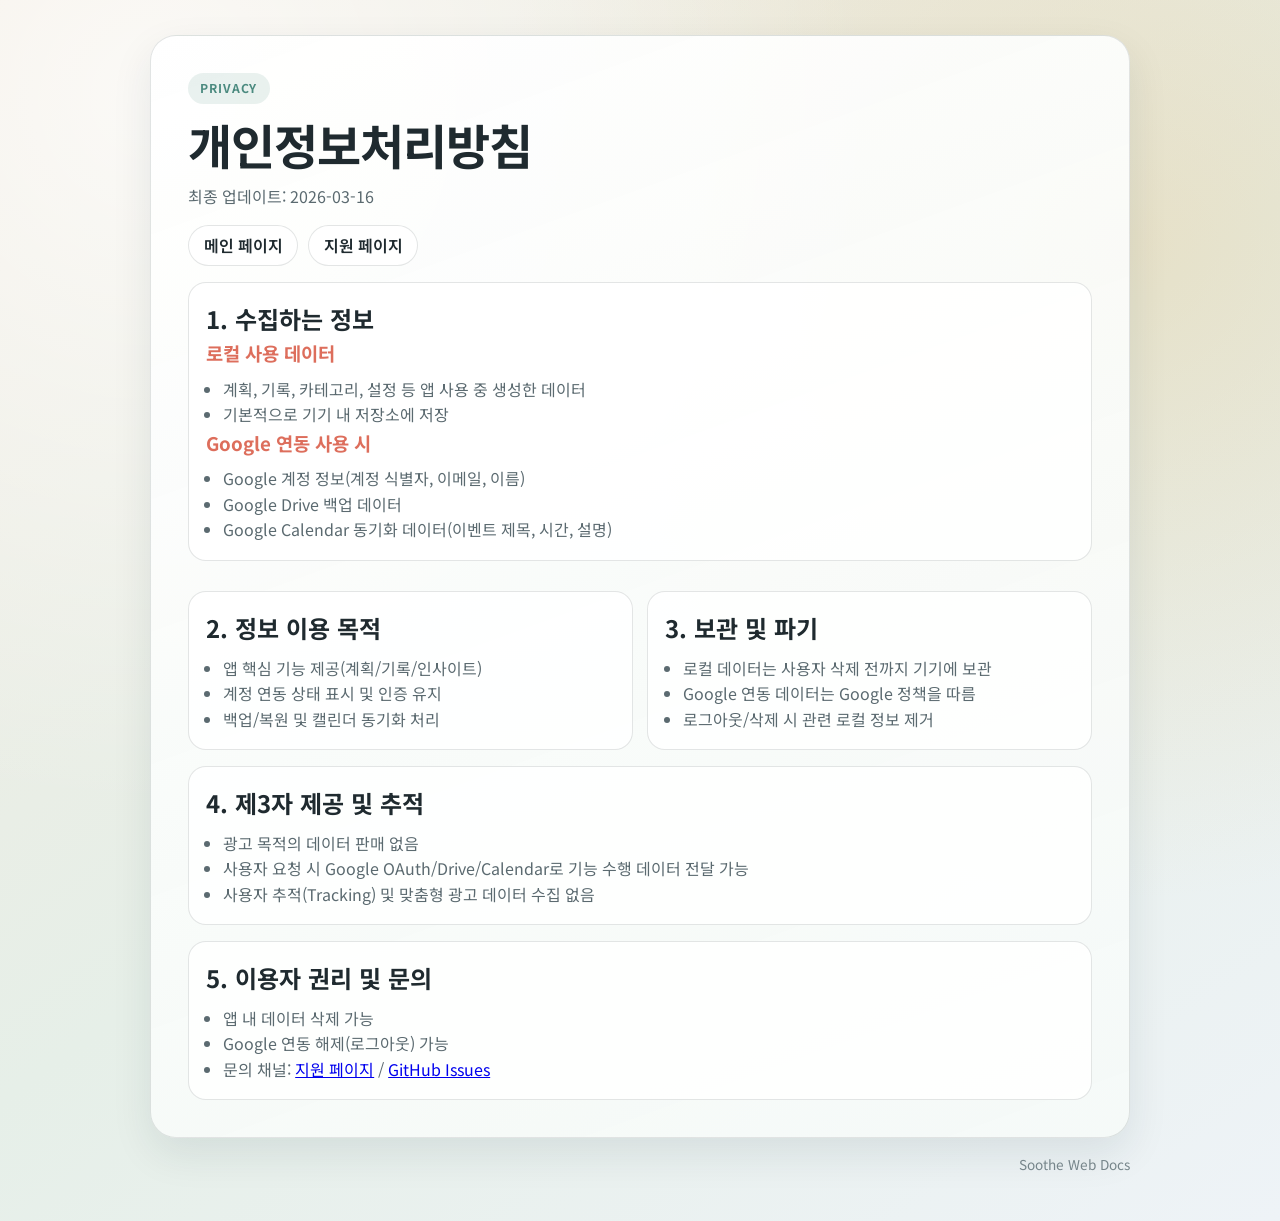
==== privacy.html @ 37e046bf "공개 웹페이지를 브랜드 톤에 맞춘 반응형 디자인으로 개선" ====
<!doctype html>
<html lang="ko">
<head>
  <meta charset="utf-8">
  <meta name="viewport" content="width=device-width, initial-scale=1">
  <title>Soothe 개인정보처리방침</title>
  <meta name="description" content="Soothe 개인정보처리방침">
  <link rel="preconnect" href="https://fonts.googleapis.com">
  <link rel="preconnect" href="https://fonts.gstatic.com" crossorigin>
  <link href="https://fonts.googleapis.com/css2?family=Noto+Sans+KR:wght@400;500;600;700;800&display=swap" rel="stylesheet">
  <link rel="stylesheet" href="styles.css">
</head>
<body>
  <main class="shell">
    <section class="hero">
      <span class="tag">Privacy</span>
      <h1>개인정보처리방침</h1>
      <p class="lead">최종 업데이트: 2026-03-16</p>
      <nav class="nav">
        <a class="pill" href="index.html">메인 페이지</a>
        <a class="pill" href="support.html">지원 페이지</a>
      </nav>

      <section class="section">
        <h2>1. 수집하는 정보</h2>
        <h3 class="accent-coral">로컬 사용 데이터</h3>
        <ul>
          <li>계획, 기록, 카테고리, 설정 등 앱 사용 중 생성한 데이터</li>
          <li>기본적으로 기기 내 저장소에 저장</li>
        </ul>
        <h3 class="accent-coral">Google 연동 사용 시</h3>
        <ul>
          <li>Google 계정 정보(계정 식별자, 이메일, 이름)</li>
          <li>Google Drive 백업 데이터</li>
          <li>Google Calendar 동기화 데이터(이벤트 제목, 시간, 설명)</li>
        </ul>
      </section>

      <div class="split">
        <section class="section">
          <h2>2. 정보 이용 목적</h2>
          <ul>
            <li>앱 핵심 기능 제공(계획/기록/인사이트)</li>
            <li>계정 연동 상태 표시 및 인증 유지</li>
            <li>백업/복원 및 캘린더 동기화 처리</li>
          </ul>
        </section>

        <section class="section">
          <h2>3. 보관 및 파기</h2>
          <ul>
            <li>로컬 데이터는 사용자 삭제 전까지 기기에 보관</li>
            <li>Google 연동 데이터는 Google 정책을 따름</li>
            <li>로그아웃/삭제 시 관련 로컬 정보 제거</li>
          </ul>
        </section>
      </div>

      <section class="section">
        <h2>4. 제3자 제공 및 추적</h2>
        <ul>
          <li>광고 목적의 데이터 판매 없음</li>
          <li>사용자 요청 시 Google OAuth/Drive/Calendar로 기능 수행 데이터 전달 가능</li>
          <li>사용자 추적(Tracking) 및 맞춤형 광고 데이터 수집 없음</li>
        </ul>
      </section>

      <section class="section">
        <h2>5. 이용자 권리 및 문의</h2>
        <ul>
          <li>앱 내 데이터 삭제 가능</li>
          <li>Google 연동 해제(로그아웃) 가능</li>
          <li>문의 채널: <a href="support.html">지원 페이지</a> / <a href="https://github.com/devlos0322/Soothe/issues">GitHub Issues</a></li>
        </ul>
      </section>
    </section>
    <p class="footer">Soothe Web Docs</p>
  </main>
</body>
</html>
---- styles.css ----
:root {
  --bg: #f4efe6;
  --paper: rgba(255, 255, 255, 0.86);
  --ink: #1f2a2f;
  --muted: #5b6a70;
  --line: rgba(31, 42, 47, 0.12);
  --mint: #4b8a7f;
  --coral: #dd6e5c;
  --sand: #e6c58b;
}

* {
  box-sizing: border-box;
}

body {
  margin: 0;
  min-height: 100vh;
  color: var(--ink);
  background:
    radial-gradient(circle at 12% 8%, rgba(255, 255, 255, 0.72) 0%, transparent 45%),
    radial-gradient(circle at 88% 20%, rgba(230, 197, 139, 0.34) 0%, transparent 44%),
    linear-gradient(145deg, #f2ebe0 0%, #e6efe8 52%, #eef3f7 100%);
  font-family: "Pretendard", "Noto Sans KR", "Apple SD Gothic Neo", sans-serif;
  line-height: 1.6;
}

.shell {
  width: min(980px, calc(100% - 2rem));
  margin: 2.2rem auto 2.8rem;
}

.hero {
  background: linear-gradient(160deg, rgba(255, 255, 255, 0.92), rgba(246, 250, 248, 0.88));
  border: 1px solid var(--line);
  border-radius: 26px;
  box-shadow: 0 16px 42px rgba(16, 44, 50, 0.09);
  padding: 2rem;
}

.tag {
  display: inline-flex;
  gap: 0.4rem;
  align-items: center;
  font-size: 0.76rem;
  font-weight: 700;
  letter-spacing: 0.07em;
  text-transform: uppercase;
  color: var(--mint);
  background: rgba(75, 138, 127, 0.12);
  border-radius: 999px;
  padding: 0.35rem 0.78rem;
}

h1 {
  margin: 0.85rem 0 0;
  font-size: clamp(1.9rem, 5.4vw, 3rem);
  line-height: 1.15;
  letter-spacing: -0.02em;
}

.lead {
  margin-top: 0.7rem;
  color: var(--muted);
  max-width: 60ch;
}

.nav {
  display: flex;
  gap: 0.6rem;
  flex-wrap: wrap;
  margin-top: 1rem;
}

.pill {
  text-decoration: none;
  color: var(--ink);
  border: 1px solid var(--line);
  border-radius: 999px;
  padding: 0.42rem 0.92rem;
  font-weight: 600;
  background: rgba(255, 255, 255, 0.8);
}

.pill:hover {
  border-color: rgba(75, 138, 127, 0.42);
}

.grid {
  margin-top: 1.05rem;
  display: grid;
  gap: 0.9rem;
  grid-template-columns: repeat(auto-fit, minmax(220px, 1fr));
}

.card {
  text-decoration: none;
  color: inherit;
  background: var(--paper);
  border: 1px solid var(--line);
  border-radius: 18px;
  padding: 1rem;
  display: block;
}

.card h2 {
  margin: 0;
  font-size: 1.12rem;
}

.card p {
  margin: 0.38rem 0 0;
  color: var(--muted);
  font-size: 0.95rem;
}

.section {
  margin-top: 1rem;
  background: var(--paper);
  border-radius: 18px;
  border: 1px solid var(--line);
  padding: 1.05rem;
}

.section h2,
.section h3 {
  margin: 0;
}

.section p,
.section li {
  color: var(--muted);
}

.section ul {
  margin: 0.52rem 0 0;
  padding-left: 1.1rem;
}

.split {
  display: grid;
  gap: 0.9rem;
  grid-template-columns: 1fr;
  margin-top: 0.9rem;
}

.footer {
  margin-top: 1rem;
  text-align: right;
  color: #76858a;
  font-size: 0.85rem;
}

.accent-coral {
  color: var(--coral);
}

.accent-mint {
  color: var(--mint);
}

@media (min-width: 800px) {
  .hero {
    padding: 2.3rem;
  }

  .split {
    grid-template-columns: 1fr 1fr;
  }
}
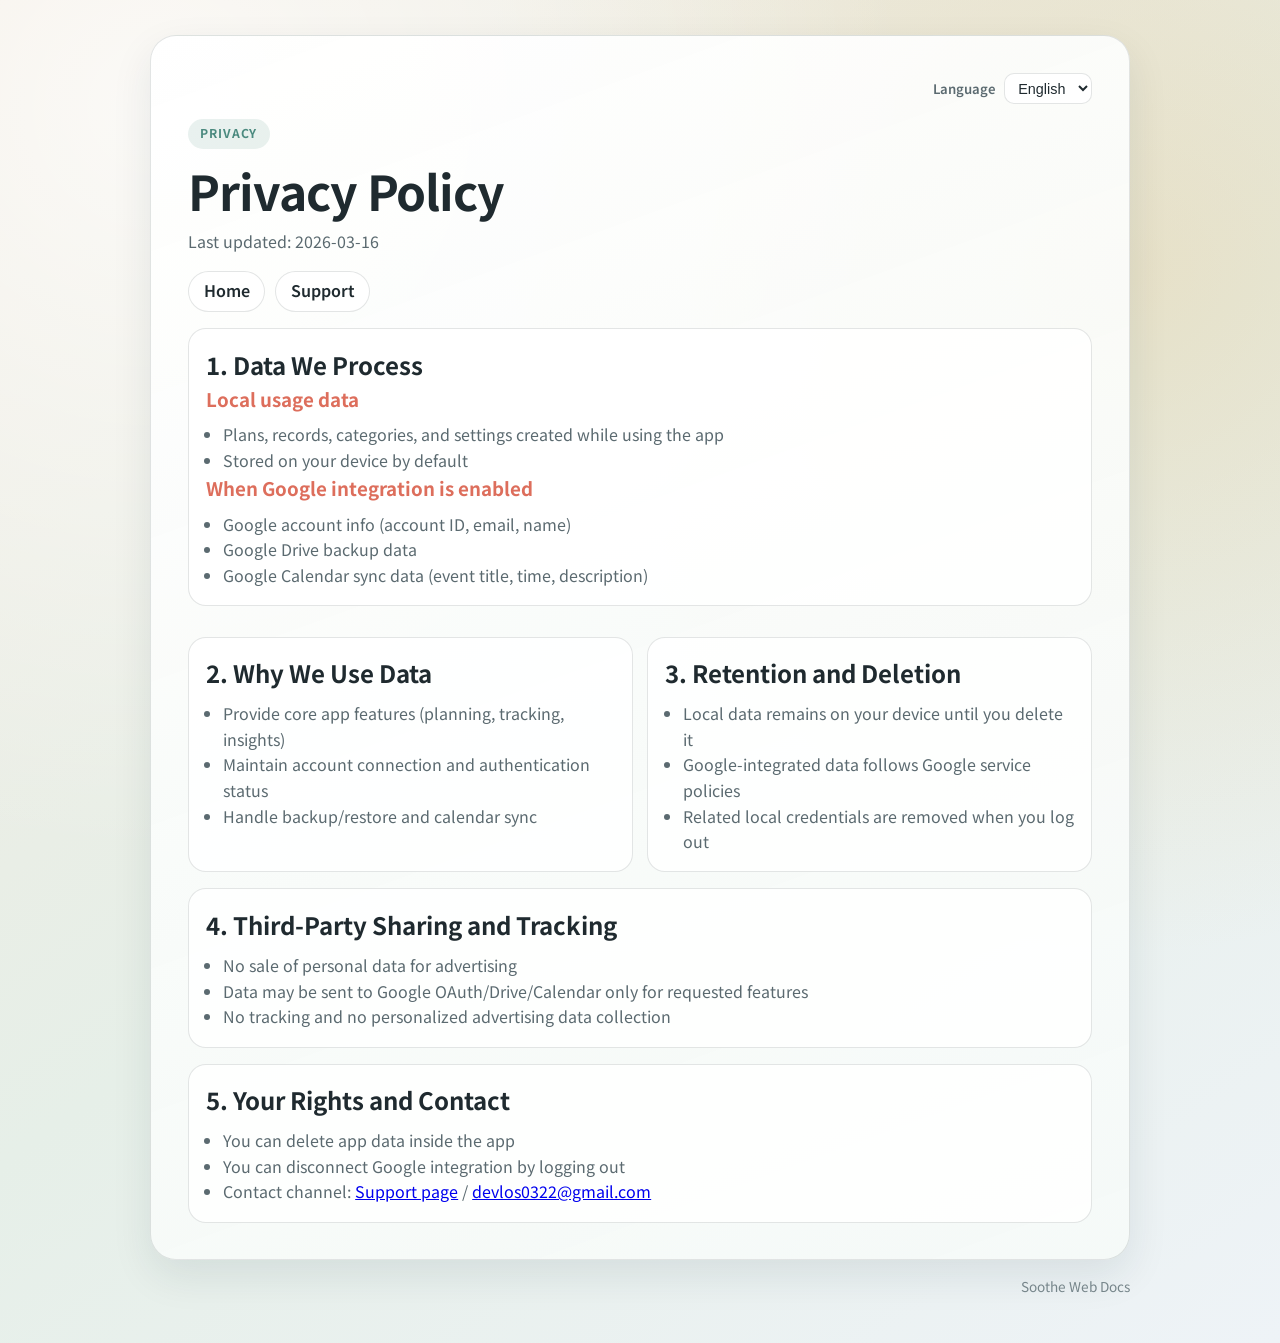
==== commit 1208be6c: "문의 채널을 이메일로 변경하고 한국어/영어/일본어/중국어 선택 기능을 추가" ====
--- a/privacy.html
+++ b/privacy.html
@@ -1,80 +1,90 @@
 <!doctype html>
-<html lang="ko">
+<html lang="en">
 <head>
   <meta charset="utf-8">
   <meta name="viewport" content="width=device-width, initial-scale=1">
-  <title>Soothe 개인정보처리방침</title>
-  <meta name="description" content="Soothe 개인정보처리방침">
+  <title>Soothe Privacy Policy</title>
+  <meta name="description" content="Soothe privacy policy.">
   <link rel="preconnect" href="https://fonts.googleapis.com">
   <link rel="preconnect" href="https://fonts.gstatic.com" crossorigin>
   <link href="https://fonts.googleapis.com/css2?family=Noto+Sans+KR:wght@400;500;600;700;800&display=swap" rel="stylesheet">
   <link rel="stylesheet" href="styles.css">
 </head>
-<body>
+<body data-page="privacy">
   <main class="shell">
     <section class="hero">
-      <span class="tag">Privacy</span>
-      <h1>개인정보처리방침</h1>
-      <p class="lead">최종 업데이트: 2026-03-16</p>
+      <div class="utility">
+        <label for="languageSelect" data-i18n="ui.language">Language</label>
+        <select id="languageSelect" class="lang-select" aria-label="Language selector">
+          <option value="en">English</option>
+          <option value="ko">한국어</option>
+          <option value="ja">日本語</option>
+          <option value="zh">中文</option>
+        </select>
+      </div>
+      <span class="tag" data-i18n="tag">Privacy</span>
+      <h1 data-i18n="hero.title">Privacy Policy</h1>
+      <p class="lead" data-i18n="hero.lead">Last updated: 2026-03-16</p>
       <nav class="nav">
-        <a class="pill" href="index.html">메인 페이지</a>
-        <a class="pill" href="support.html">지원 페이지</a>
+        <a class="pill" href="index.html" data-i18n="nav.home">Home</a>
+        <a class="pill" href="support.html" data-i18n="nav.support">Support</a>
       </nav>
 
       <section class="section">
-        <h2>1. 수집하는 정보</h2>
-        <h3 class="accent-coral">로컬 사용 데이터</h3>
+        <h2 data-i18n="s1.title">1. Data We Process</h2>
+        <h3 class="accent-coral" data-i18n="s1.local">Local usage data</h3>
         <ul>
-          <li>계획, 기록, 카테고리, 설정 등 앱 사용 중 생성한 데이터</li>
-          <li>기본적으로 기기 내 저장소에 저장</li>
+          <li data-i18n="s1.local1">Plans, records, categories, and settings created while using the app</li>
+          <li data-i18n="s1.local2">Stored on your device by default</li>
         </ul>
-        <h3 class="accent-coral">Google 연동 사용 시</h3>
+        <h3 class="accent-coral" data-i18n="s1.google">When Google integration is enabled</h3>
         <ul>
-          <li>Google 계정 정보(계정 식별자, 이메일, 이름)</li>
-          <li>Google Drive 백업 데이터</li>
-          <li>Google Calendar 동기화 데이터(이벤트 제목, 시간, 설명)</li>
+          <li data-i18n="s1.google1">Google account info (account ID, email, name)</li>
+          <li data-i18n="s1.google2">Google Drive backup data</li>
+          <li data-i18n="s1.google3">Google Calendar sync data (event title, time, description)</li>
         </ul>
       </section>
 
       <div class="split">
         <section class="section">
-          <h2>2. 정보 이용 목적</h2>
+          <h2 data-i18n="s2.title">2. Why We Use Data</h2>
           <ul>
-            <li>앱 핵심 기능 제공(계획/기록/인사이트)</li>
-            <li>계정 연동 상태 표시 및 인증 유지</li>
-            <li>백업/복원 및 캘린더 동기화 처리</li>
+            <li data-i18n="s2.item1">Provide core app features (planning, tracking, insights)</li>
+            <li data-i18n="s2.item2">Maintain account connection and authentication status</li>
+            <li data-i18n="s2.item3">Handle backup/restore and calendar sync</li>
           </ul>
         </section>
 
         <section class="section">
-          <h2>3. 보관 및 파기</h2>
+          <h2 data-i18n="s3.title">3. Retention and Deletion</h2>
           <ul>
-            <li>로컬 데이터는 사용자 삭제 전까지 기기에 보관</li>
-            <li>Google 연동 데이터는 Google 정책을 따름</li>
-            <li>로그아웃/삭제 시 관련 로컬 정보 제거</li>
+            <li data-i18n="s3.item1">Local data remains on your device until you delete it</li>
+            <li data-i18n="s3.item2">Google-integrated data follows Google service policies</li>
+            <li data-i18n="s3.item3">Related local credentials are removed when you log out</li>
           </ul>
         </section>
       </div>
 
       <section class="section">
-        <h2>4. 제3자 제공 및 추적</h2>
+        <h2 data-i18n="s4.title">4. Third-Party Sharing and Tracking</h2>
         <ul>
-          <li>광고 목적의 데이터 판매 없음</li>
-          <li>사용자 요청 시 Google OAuth/Drive/Calendar로 기능 수행 데이터 전달 가능</li>
-          <li>사용자 추적(Tracking) 및 맞춤형 광고 데이터 수집 없음</li>
+          <li data-i18n="s4.item1">No sale of personal data for advertising</li>
+          <li data-i18n="s4.item2">Data may be sent to Google OAuth/Drive/Calendar only for requested features</li>
+          <li data-i18n="s4.item3">No tracking and no personalized advertising data collection</li>
         </ul>
       </section>
 
       <section class="section">
-        <h2>5. 이용자 권리 및 문의</h2>
+        <h2 data-i18n="s5.title">5. Your Rights and Contact</h2>
         <ul>
-          <li>앱 내 데이터 삭제 가능</li>
-          <li>Google 연동 해제(로그아웃) 가능</li>
-          <li>문의 채널: <a href="support.html">지원 페이지</a> / <a href="https://github.com/devlos0322/Soothe/issues">GitHub Issues</a></li>
+          <li data-i18n="s5.item1">You can delete app data inside the app</li>
+          <li data-i18n="s5.item2">You can disconnect Google integration by logging out</li>
+          <li><span data-i18n="s5.item3">Contact channel:</span> <a href="support.html" data-i18n="s5.support">Support page</a> / <a href="mailto:devlos0322@gmail.com">devlos0322@gmail.com</a></li>
         </ul>
       </section>
     </section>
-    <p class="footer">Soothe Web Docs</p>
+    <p class="footer" data-i18n="footer">Soothe Web Docs</p>
   </main>
+  <script src="i18n.js"></script>
 </body>
 </html>
--- a/styles.css
+++ b/styles.css
@@ -36,6 +36,29 @@
   border-radius: 26px;
   box-shadow: 0 16px 42px rgba(16, 44, 50, 0.09);
   padding: 2rem;
+}
+
+.utility {
+  display: flex;
+  justify-content: flex-end;
+  align-items: center;
+  gap: 0.55rem;
+  margin-bottom: 0.9rem;
+}
+
+.utility label {
+  font-size: 0.82rem;
+  color: var(--muted);
+  font-weight: 600;
+}
+
+.lang-select {
+  border: 1px solid var(--line);
+  border-radius: 10px;
+  background: rgba(255, 255, 255, 0.88);
+  color: var(--ink);
+  padding: 0.35rem 0.56rem;
+  font-size: 0.9rem;
 }
 
 .tag {
